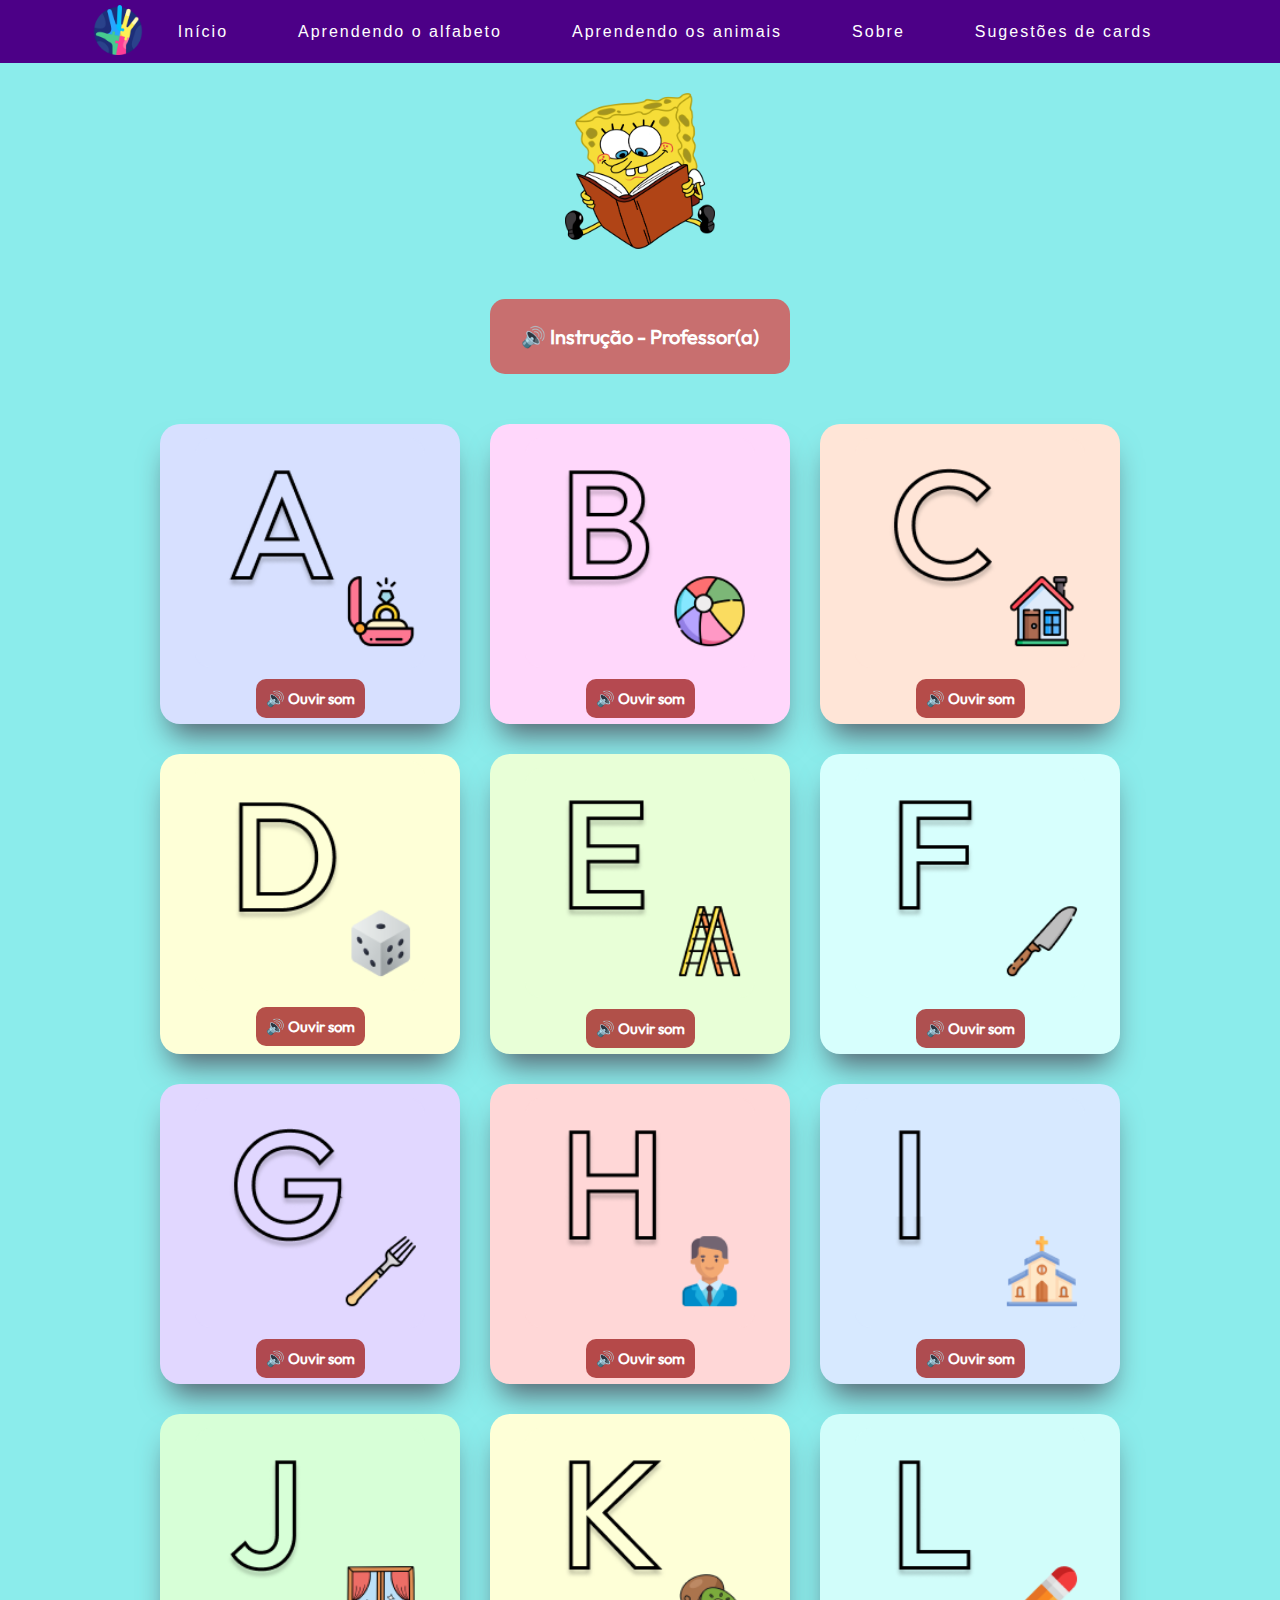
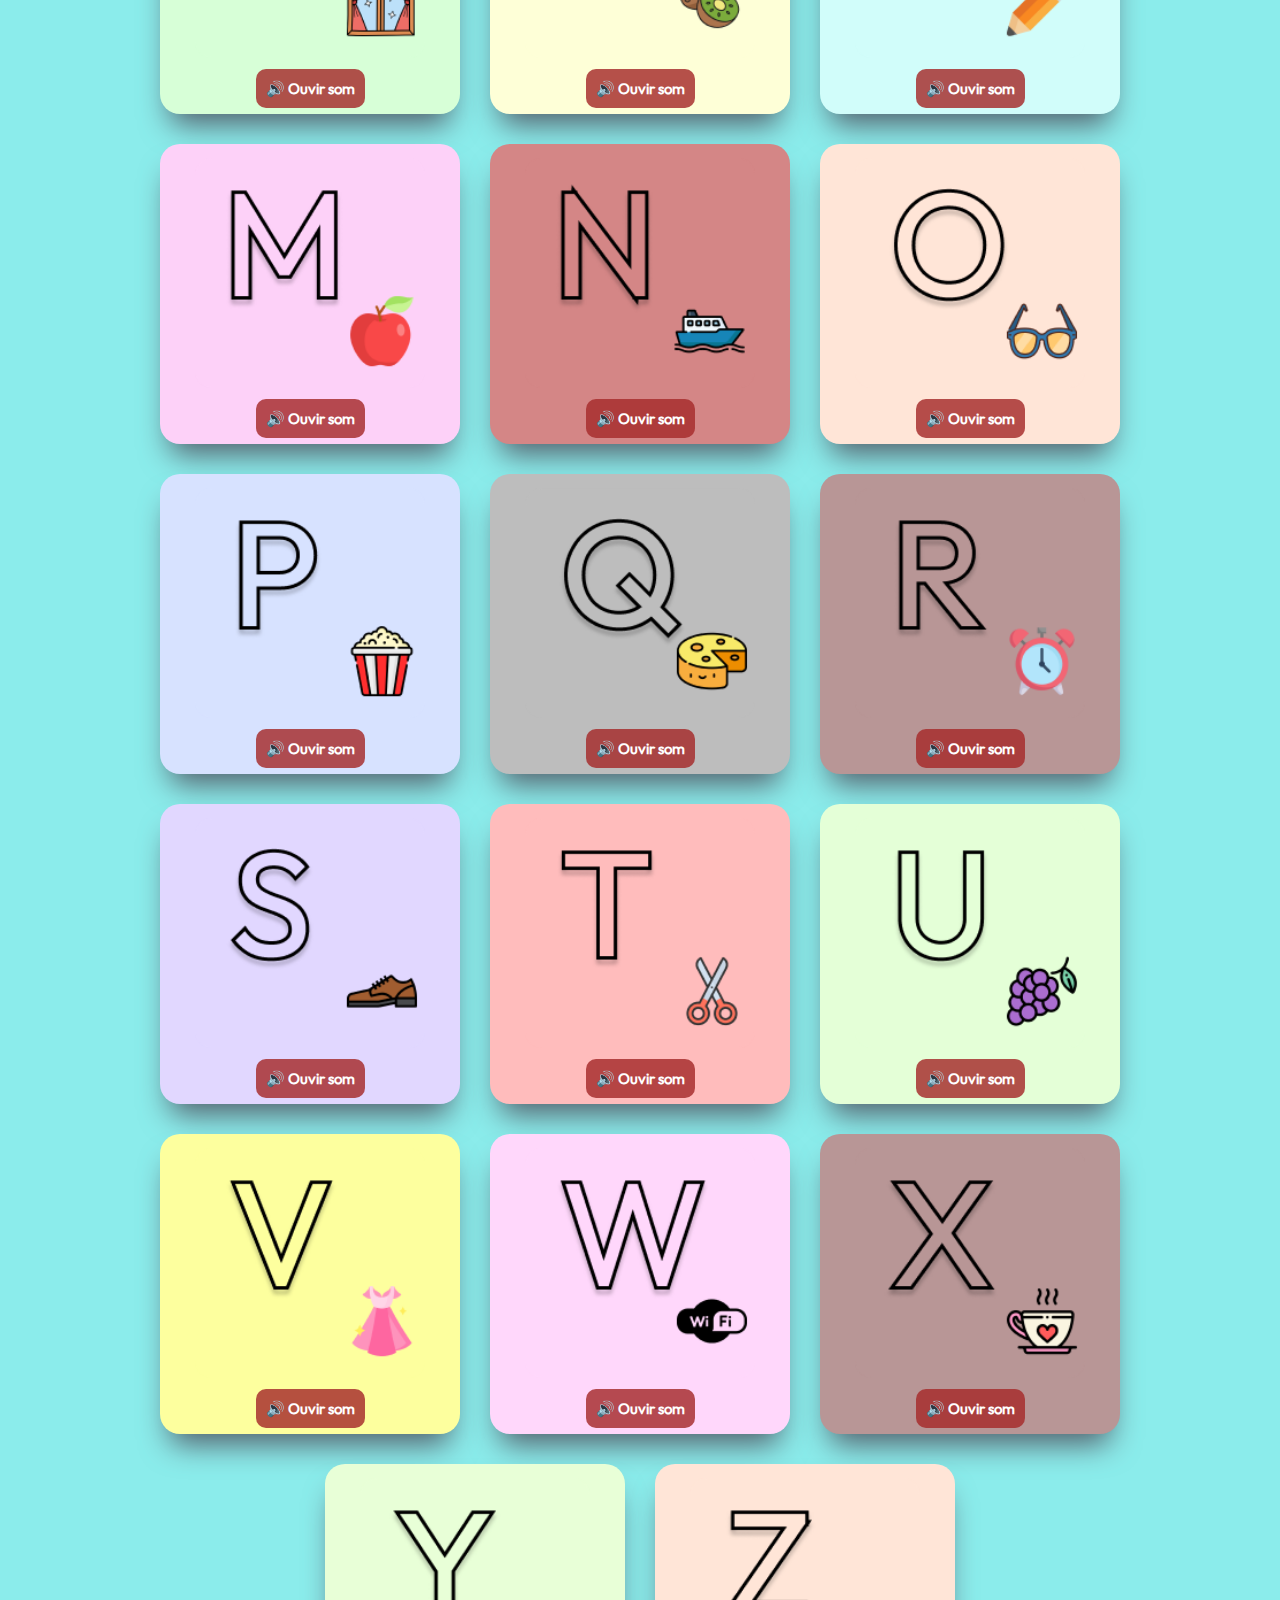
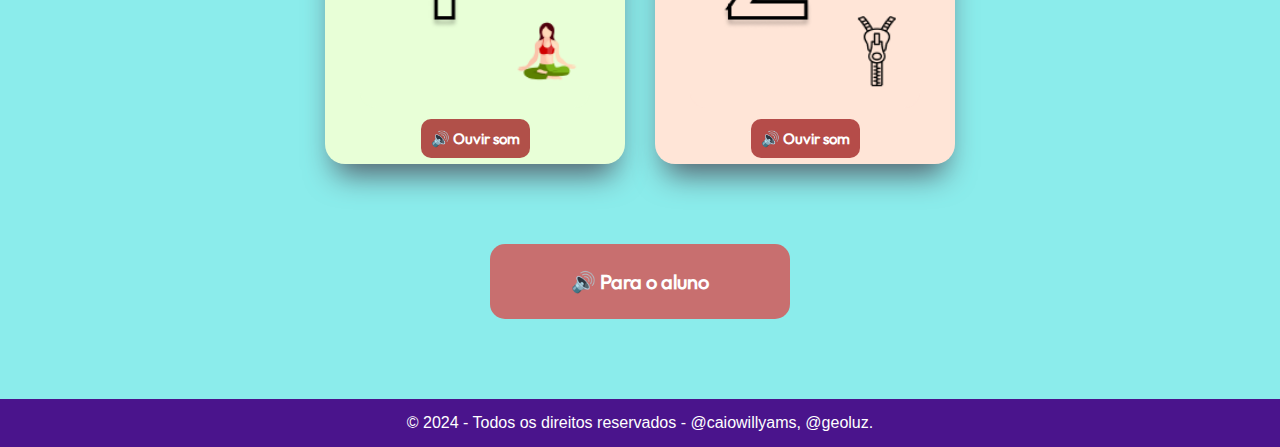
==== alfabeto.html @ 51d0039c "Add files via upload" ====
<!DOCTYPE html>
<html lang="pt-br">
<head>
    <meta charset="UTF-8">
    <meta name="viewport" content="width=device-width, initial-scale=1.0">
    <link rel="shortcut icon" href="img/favicon-16x16.png" type="image/x-icon">
    <title>Educatech - Alfabeto</title>
    <link rel="stylesheet" href="alfabeto.css">
</head>
<body>

    <header>
        <nav>
            <a href="index.html"><img src="img/imagemLogo.png" alt="Imagem da logo do projeto" class="logo"></a>
            <ul class="nav-list">
                <li><a href="index.html" class="externo">Início</a></li>
                <li><a href="alfabeto.html" class="externo">Aprendendo o alfabeto</a></li>
                <li><a href="cardsanimais.html" class="externo">Aprendendo os animais</a></li>
                <li><a href="sobre.html" class="externo">Sobre</a></li>
                <li><a href="sugestoes.html" class="externo">Sugestões de cards</a></li>
            </ul>
        </nav>
    </header>

    <img src="img/bobStudy.png" alt="Foto do Bob Esponja lendo um livro" class="imgIlustrativa">

    <div class="alinharProf">
        <button class="btn-prof" id="play-audio-btn">🔊 Instrução - Professor(a)</button>
    </div>
    <audio id="audioInst" src="soundsAlfabetoPage/InstruçãoProfessor.mp3"></audio>

    <div class="container">

        <div class="card card1">
            <img src="imgsLetras/a.png" alt="Imagem da letra A" class="imgCard">
            <button class="btn-card" id="play-audio-btn1">🔊 Ouvir som</button>
        </div>

        <audio id="audio1" src="soundsAlfabetoPage/A.mp3"></audio>

        <div class="card card2">
            <img src="imgsLetras/b.png" alt="Imagem da letra B" class="imgCard">
            <button class="btn-card" id="play-audio-btn2">🔊 Ouvir som</button>
        </div>

        <audio id="audio2" src="soundsAlfabetoPage/B.mp3"></audio>

        <div class="card card3">
            <img src="imgsLetras/c.png" alt="Imagem da letra C" class="imgCard">
            <button class="btn-card" id="play-audio-btn3">🔊 Ouvir som</button>
        </div>

        <audio id="audio3" src="soundsAlfabetoPage/C.mp3"></audio>

        <div class="card card4">
            <img src="imgsLetras/d.png" alt="Imagem da letra D" class="imgCard">
            <button class="btn-card" id="play-audio-btn4">🔊 Ouvir som</button>
        </div>

        <audio id="audio4" src="soundsAlfabetoPage/D.mp3"></audio>

        <div class="card card5">
            <img src="imgsLetras/e.png" alt="Imagem a letra E" class="imgCard">
            <button class="btn-card" id="play-audio-btn5">🔊 Ouvir som</button>
        </div>

        <audio id="audio5" src="soundsAlfabetoPage/E.mp3"></audio>

        <div class="card card6">
            <img src="imgsLetras/f.png" alt="Imagem da letra F" class="imgCard">
            <button class="btn-card" id="play-audio-btn6">🔊 Ouvir som</button>
        </div>

        <audio id="audio6" src="soundsAlfabetoPage/F.mp3"></audio>

        <div class="card card7">
            <img src="imgsLetras/g.png" alt="Imagem da letra G" class="imgCard">
            <button class="btn-card" id="play-audio-btn7">🔊 Ouvir som</button>
        </div>

        <audio id="audio7" src="soundsAlfabetoPage/G.mp3"></audio>

        <div class="card card8">
            <img src="imgsLetras/h.png" alt="Imagem da letra H" class="imgCard">
            <button class="btn-card" id="play-audio-btn8">🔊 Ouvir som</button>
        </div>

        <audio id="audio8" src="soundsAlfabetoPage/H.mp3"></audio>

        <div class="card card9">
            <img src="imgsLetras/i.png" alt="Imagem da letra I" class="imgCard">
            <button class="btn-card" id="play-audio-btn9">🔊 Ouvir som</button>
        </div>

        <audio id="audio9" src="soundsAlfabetoPage/I.mp3"></audio>

        <div class="card card10">
            <img src="imgsLetras/j.png" alt="Imagem da letra J" class="imgCard">
            <button class="btn-card" id="play-audio-btn10">🔊 Ouvir som</button>
        </div>

        <audio id="audio10" src="soundsAlfabetoPage/J.mp3"></audio>

            <div class="card card11">
                <img src="imgsLetras/k.png" alt="Imagem da letra K" class="imgCard">
                <button class="btn-card" id="play-audio-btn11">🔊 Ouvir som</button>
            </div>
    
        <audio id="audio11" src="soundsAlfabetoPage/K.mp3"></audio>

            <div class="card card12">
                <img src="imgsLetras/l.png" alt="Imagem da letra L" class="imgCard">
                <button class="btn-card" id="play-audio-btn12">🔊 Ouvir som</button>
            </div>
    
        <audio id="audio12" src="soundsAlfabetoPage/L.mp3"></audio>

            <div class="card card13">
                <img src="imgsLetras/m.png" alt="Imagem da letra M" class="imgCard">
                <button class="btn-card" id="play-audio-btn13">🔊 Ouvir som</button>
            </div>
    
        <audio id="audio13" src="soundsAlfabetoPage/M.mp3"></audio>

            <div class="card card14">
                <img src="imgsLetras/n.png" alt="Imagem da letra N" class="imgCard">
                <button class="btn-card" id="play-audio-btn14">🔊 Ouvir som</button>
            </div>
    
        <audio id="audio14" src="soundsAlfabetoPage/N.mp3"></audio>

            <div class="card card15">
                <img src="imgsLetras/o.png" alt="Imagem da letra O" class="imgCard">
                <button class="btn-card" id="play-audio-btn15">🔊 Ouvir som</button>
            </div>
    
        <audio id="audio15" src="soundsAlfabetoPage/O.mp3"></audio>

            <div class="card card16">
                <img src="imgsLetras/p.png" alt="Imagem da letra P" class="imgCard">
                <button class="btn-card" id="play-audio-btn16">🔊 Ouvir som</button>
            </div>
    
        <audio id="audio16" src="soundsAlfabetoPage/P.mp3"></audio>

            <div class="card card17">
                <img src="imgsLetras/q.png" alt="Imagem da letra Q" class="imgCard">
                <button class="btn-card" id="play-audio-btn17">🔊 Ouvir som</button>
            </div>
    
        <audio id="audio17" src="soundsAlfabetoPage/Q.mp3"></audio>

            <div class="card card18">
                <img src="imgsLetras/r.png" alt="Imagem da letra R" class="imgCard">
                <button class="btn-card" id="play-audio-btn18">🔊 Ouvir som</button>
            </div>
    
        <audio id="audio18" src="soundsAlfabetoPage/R.mp3"></audio>

            <div class="card card19">
                <img src="imgsLetras/s.png" alt="Imagem da letra S" class="imgCard">
                <button class="btn-card" id="play-audio-btn19">🔊 Ouvir som</button>
            </div>
    
        <audio id="audio19" src="soundsAlfabetoPage/S.mp3"></audio>

            <div class="card card20">
                <img src="imgsLetras/t.png" alt="Imagem da letra T" class="imgCard">
                <button class="btn-card" id="play-audio-btn20">🔊 Ouvir som</button>
            </div>
    
        <audio id="audio20" src="soundsAlfabetoPage/T.mp3"></audio>

            <div class="card card21">
                <img src="imgsLetras/u.png" alt="Imagem da letra U" class="imgCard">
                <button class="btn-card" id="play-audio-btn21">🔊 Ouvir som</button>
            </div>
    
        <audio id="audio21" src="soundsAlfabetoPage/U.mp3"></audio>

            <div class="card card22">
                <img src="imgsLetras/v.png" alt="Imagem da letra V" class="imgCard">
                <button class="btn-card" id="play-audio-btn22">🔊 Ouvir som</button>
            </div>
    
        <audio id="audio22" src="soundsAlfabetoPage/V.mp3"></audio>

            <div class="card card23">
                <img src="imgsLetras/w.png" alt="Imagem da letra W" class="imgCard">
                <button class="btn-card" id="play-audio-btn23">🔊 Ouvir som</button>
            </div>
    
        <audio id="audio23" src="soundsAlfabetoPage/W.mp3"></audio>

            <div class="card card24">
                <img src="imgsLetras/x.png" alt="Imagem da letra X" class="imgCard">
                <button class="btn-card" id="play-audio-btn24">🔊 Ouvir som</button>
            </div>
    
        <audio id="audio24" src="soundsAlfabetoPage/X.mp3"></audio>

            <div class="card card25">
                <img src="imgsLetras/y.png" alt="Imagem da letra Y" class="imgCard">
                <button class="btn-card" id="play-audio-btn25">🔊 Ouvir som</button>
            </div>
    
        <audio id="audio25" src="soundsAlfabetoPage/Y.mp3"></audio>

            <div class="card card26">
                <img src="imgsLetras/z.png" alt="Imagem da letra Z" class="imgCard">
                <button class="btn-card" id="play-audio-btn26">🔊 Ouvir som</button>
            </div>
    
        <audio id="audio26" src="soundsAlfabetoPage/Z.mp3"></audio>

        <div class="alinharAluno">
            <button class="btn-aluno" id="play-audio-btn27">🔊 Para o aluno</button>
        </div>
        <audio id="audioAgrad" src="soundsAlfabetoPage/paraAluno.mp3"></audio>

        </div>

    <footer>
        <div class="footer-content">
          <div class="footer-info">
            <p>© 2024 - Todos os direitos reservados - @caiowillyams, @geoluz.</p>
          </div>
        </div>
      </footer>

    <script src="cardsAlfabeto.js"></script>
</body>
</html>
---- alfabeto.css ----
@font-face {
    font-family: 'Outfit';
    src: url(fonts/Outfit-Regular.ttf);
}

* {
    margin: 0;
    padding: 0;
}

body {
    background-color: rgba(23, 218, 215, 0.501);
    font-family: Arial, sans-serif;
    display: flex;
    flex-wrap: wrap;
    justify-content: center;
}

.logo {
    width: 50px;
}

header {
    background-color: rgb(144, 0, 255);
    width: 100%;
}

a.externo {
    color: #fff;
    border-radius: 3px;
    text-decoration: none;
    transition: 0.4s;
    padding: 10px;
    margin: 5px;
}

a.externo:hover {
    background-color: #ff8000;
    box-shadow: rgba(50, 50, 93, 0.25) 0px 13px 27px -5px, rgba(0, 0, 0, 0.3) 0px 8px 16px -8px;
}

nav {
    display: flex;
    justify-content: center;
    align-items: center;
    background: #00000078;
    height: 7vh;
}

.nav-list {
    list-style: none;
    display: flex;
}

.nav-list li {
    letter-spacing: 2px;
    margin: 20px;
}

.imgIlustrativa {
    margin-top: 30px;
    width: 150px;
}

.alinharProf, .alinharAluno {
    display: flex;
    justify-content: center;
    align-items: center;
    margin: 50px 0;
    width: 100%;
}

.btn-prof, .btn-aluno {
    padding: 25px;
    width: 300px;
    font-family: Outfit, sans-serif;
    font-weight: 600;
    font-size: 20px;
    border: none;
    background-color: rgba(255, 0, 0, 0.529);
    color: #fff;
    border-radius: 15px;
}

main {
    width: 50%;
    margin-top: 50px;
    display: flex;
    flex-wrap: wrap;
}

.container {
    display: flex;
    flex-wrap: wrap;
    justify-content: center;
    gap: 30px;
}

/* Estilo comum para todos os cards */
.card {
    border-radius: 20px;
    display: flex;
    justify-content: center;
    align-items: center;
    flex-wrap: wrap;
    width: 300px;
    height: 300px;
    border: none;
    box-shadow: rgb(83, 94, 106) 0px 20px 30px -10px;
}

/* Estilos específicos para cada card com cores agrupadas */
.card1 { background-color: #D7E0FF; } /* 1 */
.card2, .card23 { background-color: #FFD7FB; } /* 2, 23 */
.card3, .card15, .card26 { background-color: #FFE5D7; } /* 3, 15, 26 */
.card4, .card11 { background-color: #FEFFD7; } /* 4, 11 */
.card5, .card25 { background-color: #E8FFD7; } /* 5, 25 */
.card6 { background-color: #D7FFFD; } /* 6 */
.card7, .card19 { background-color: #E1D7FF; } /* 7, 19 */
.card8 { background-color: #FFD7D7; } /* 8 */
.card9 { background-color: #D7E9FF; } /* 9 */
.card10 { background-color: #D7FFD7; } /* 10 */
.card12 { background-color: #D1FDFA; } /* 12 */
.card13 { background-color: #FDD1F8; } /* 13 */
.card14 { background-color: #D48686; } /* 14 */
.card16 { background-color: #D7E2FF; } /* 16 */
.card17 { background-color: #BDBDBD; } /* 17 */
.card18, .card24 { background-color: #B89696; } /* 18, 24 */
.card20 { background-color: #FFBCBC; } /* 20 */
.card21 { background-color: #E4FFD7; } /* 21 */
.card22 { background-color: #FDFF9E; } /* 22 */

.imgCard {
    width: 230px;
}

.btn-card {
    border: none;
    font-weight: 600;
    background-color: rgba(165, 42, 42, 0.822);
    color: #fff;
    padding: 10px;
    border-radius: 10px;
    font-size: 15px;
    font-family: Outfit, sans-serif;
    transition: .2s;
}

.btn-card:hover, .btn-prof:hover, .btn-aluno:hover {
    cursor: pointer;
    background-color: #ffa600;
}

footer {
    width: 100%;
    margin-top: 30px;
    background-color: #4a148c;
    color: white;
    padding: 15px;
    text-align: center;
}
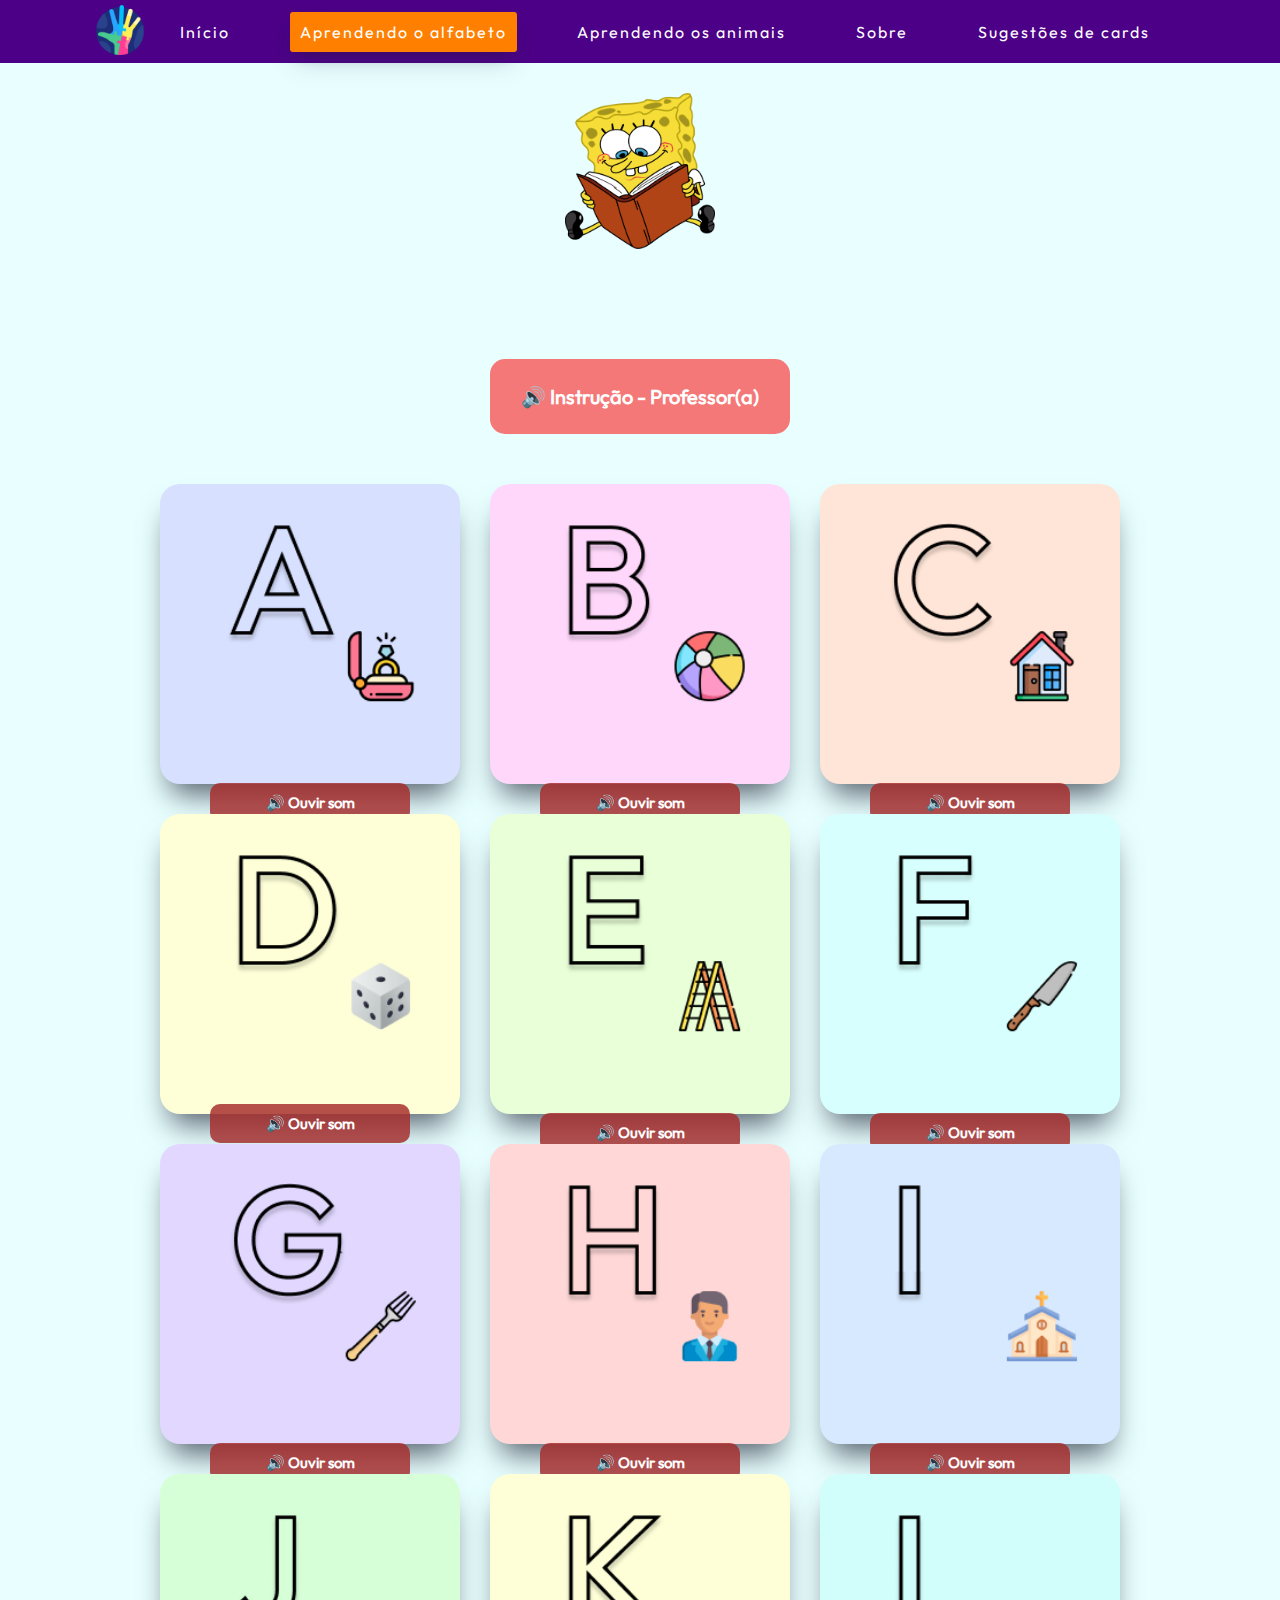
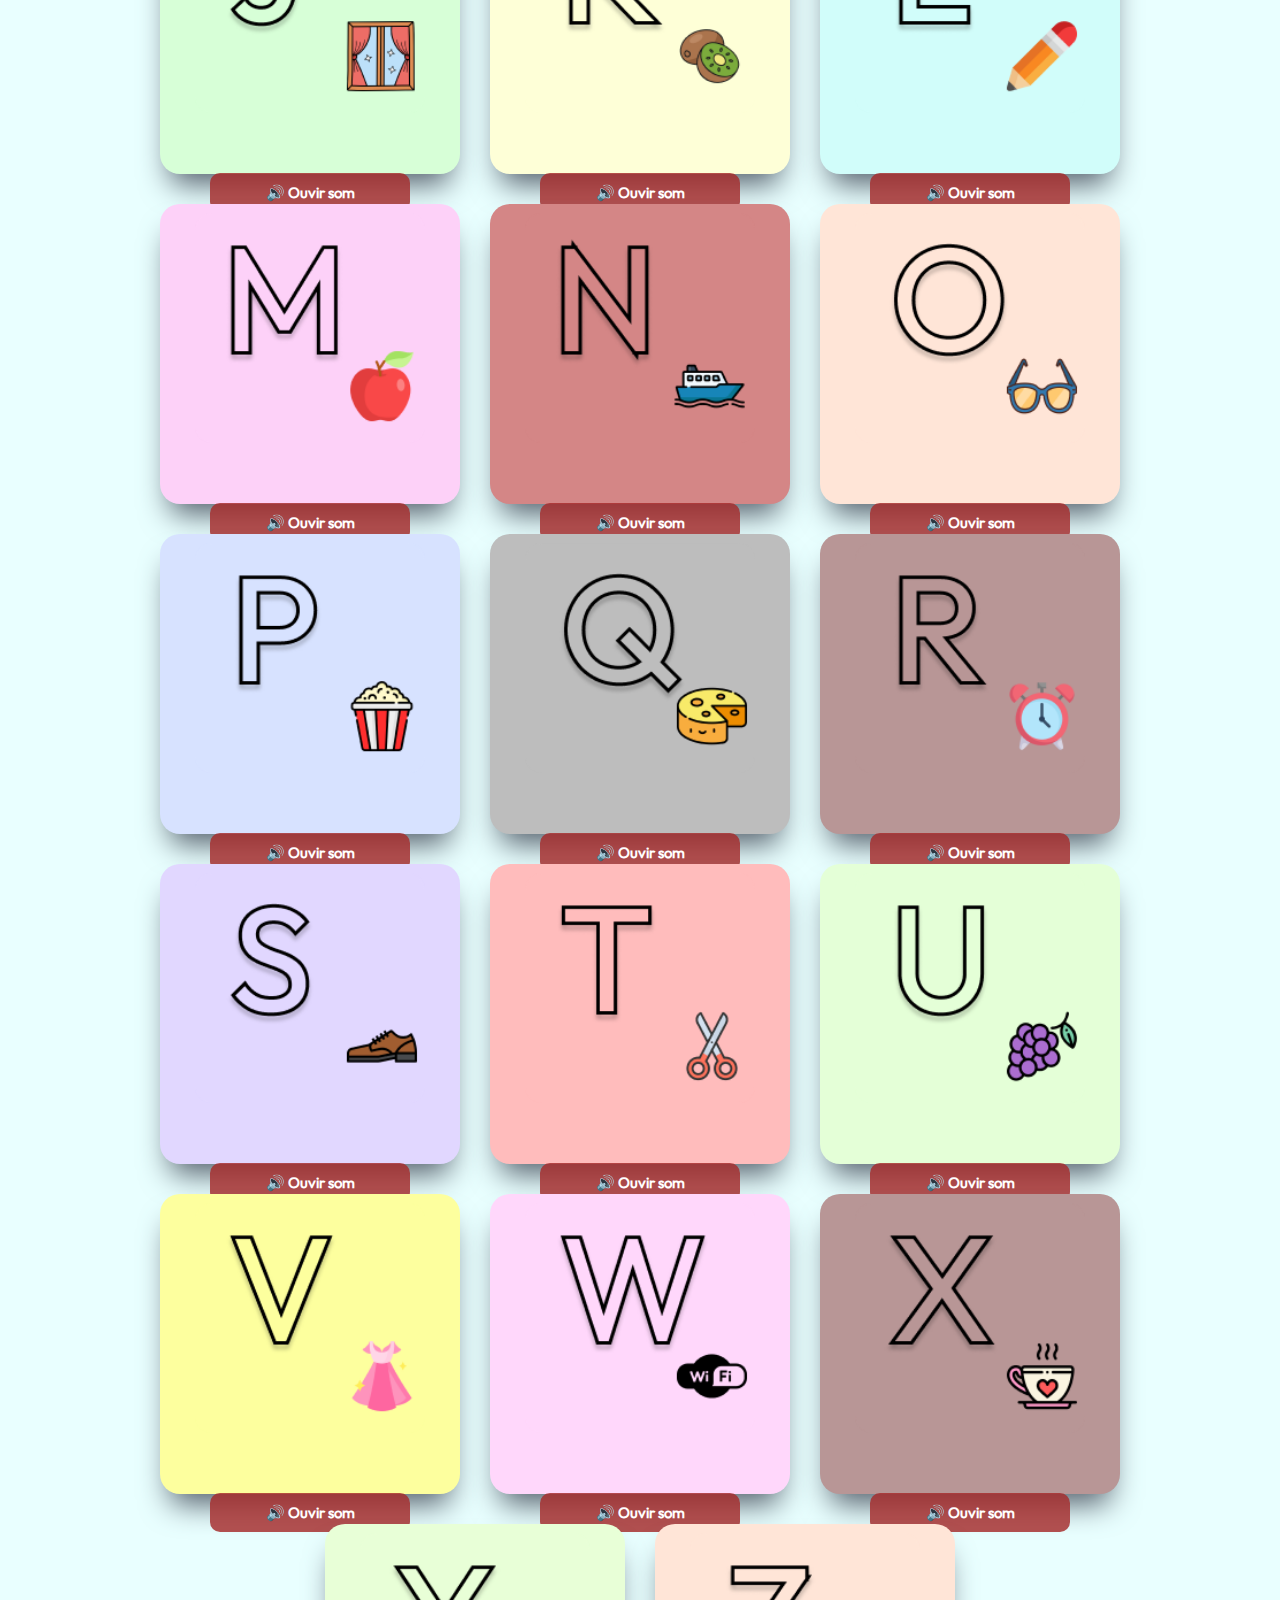
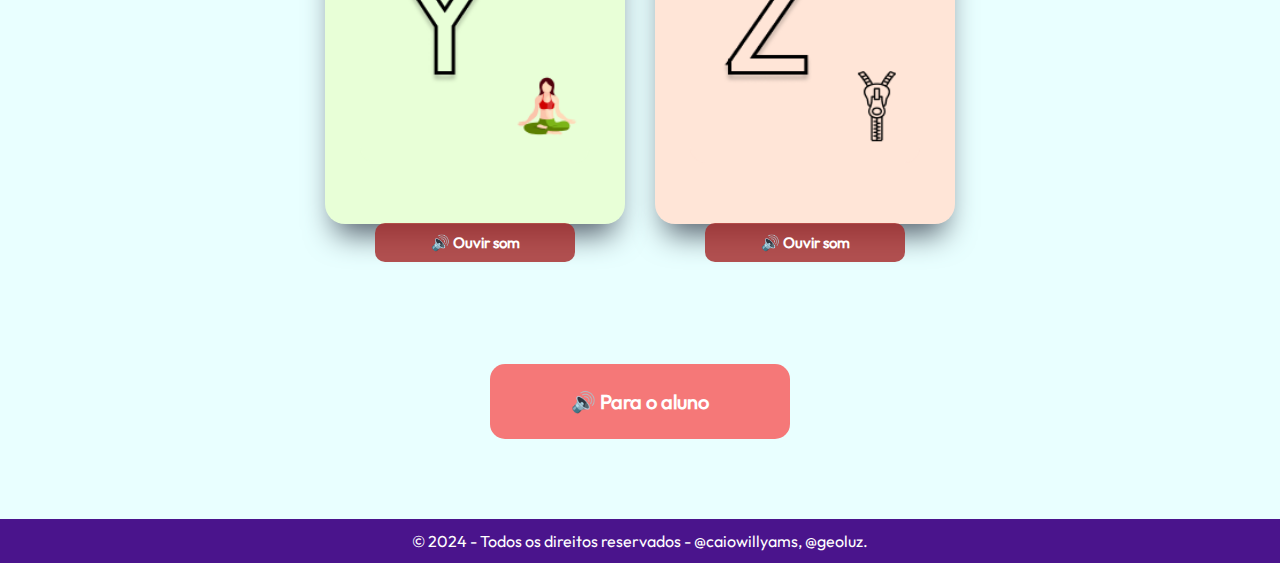
==== commit 0c411024: "Add active menu link" ====
--- a/alfabeto.html
+++ b/alfabeto.html
@@ -1,233 +1,258 @@
 <!DOCTYPE html>
 <html lang="pt-br">
-<head>
-    <meta charset="UTF-8">
-    <meta name="viewport" content="width=device-width, initial-scale=1.0">
-    <link rel="shortcut icon" href="img/favicon-16x16.png" type="image/x-icon">
+  <head>
+    <meta charset="UTF-8" />
+    <meta name="viewport" content="width=device-width, initial-scale=1.0" />
+    <link
+      rel="shortcut icon"
+      href="img/favicon-16x16.png"
+      type="image/x-icon"
+    />
     <title>Educatech - Alfabeto</title>
-    <link rel="stylesheet" href="alfabeto.css">
-</head>
-<body>
-
+    <link rel="stylesheet" href="alfabeto.css" />
+    <link rel="stylesheet" href="style.css" />
+  </head>
+  <body>
     <header>
-        <nav>
-            <a href="index.html"><img src="img/imagemLogo.png" alt="Imagem da logo do projeto" class="logo"></a>
-            <ul class="nav-list">
-                <li><a href="index.html" class="externo">Início</a></li>
-                <li><a href="alfabeto.html" class="externo">Aprendendo o alfabeto</a></li>
-                <li><a href="cardsanimais.html" class="externo">Aprendendo os animais</a></li>
-                <li><a href="sobre.html" class="externo">Sobre</a></li>
-                <li><a href="sugestoes.html" class="externo">Sugestões de cards</a></li>
-            </ul>
-        </nav>
+      <nav>
+        <a href="index.html"
+          ><img
+            src="img/imagemLogo.png"
+            alt="Imagem da logo do projeto"
+            class="logo"
+        /></a>
+        <ul class="nav-list">
+          <li><a href="index.html" class="externo">Início</a></li>
+          <li>
+            <a href="alfabeto.html" class="externo">Aprendendo o alfabeto</a>
+          </li>
+          <li>
+            <a href="cardsanimais.html" class="externo"
+              >Aprendendo os animais</a
+            >
+          </li>
+          <li><a href="sobre.html" class="externo">Sobre</a></li>
+          <li>
+            <a href="sugestoes.html" class="externo">Sugestões de cards</a>
+          </li>
+        </ul>
+      </nav>
     </header>
 
-    <img src="img/bobStudy.png" alt="Foto do Bob Esponja lendo um livro" class="imgIlustrativa">
+    <img
+      src="img/bobStudy.png"
+      alt="Foto do Bob Esponja lendo um livro"
+      class="imgIlustrativa"
+    />
 
     <div class="alinharProf">
-        <button class="btn-prof" id="play-audio-btn">🔊 Instrução - Professor(a)</button>
+      <button class="btn-prof" id="play-audio-btn">
+        🔊 Instrução - Professor(a)
+      </button>
     </div>
-    <audio id="audioInst" src="soundsAlfabetoPage/InstruçãoProfessor.mp3"></audio>
+    <audio
+      id="audioInst"
+      src="soundsAlfabetoPage/InstruçãoProfessor.mp3"
+    ></audio>
 
     <div class="container">
-
-        <div class="card card1">
-            <img src="imgsLetras/a.png" alt="Imagem da letra A" class="imgCard">
-            <button class="btn-card" id="play-audio-btn1">🔊 Ouvir som</button>
+      <div class="card card1">
+        <img src="imgsLetras/a.png" alt="Imagem da letra A" class="imgCard" />
+        <button class="btn-card" id="play-audio-btn1">🔊 Ouvir som</button>
+      </div>
+
+      <audio id="audio1" src="soundsAlfabetoPage/A.mp3"></audio>
+
+      <div class="card card2">
+        <img src="imgsLetras/b.png" alt="Imagem da letra B" class="imgCard" />
+        <button class="btn-card" id="play-audio-btn2">🔊 Ouvir som</button>
+      </div>
+
+      <audio id="audio2" src="soundsAlfabetoPage/B.mp3"></audio>
+
+      <div class="card card3">
+        <img src="imgsLetras/c.png" alt="Imagem da letra C" class="imgCard" />
+        <button class="btn-card" id="play-audio-btn3">🔊 Ouvir som</button>
+      </div>
+
+      <audio id="audio3" src="soundsAlfabetoPage/C.mp3"></audio>
+
+      <div class="card card4">
+        <img src="imgsLetras/d.png" alt="Imagem da letra D" class="imgCard" />
+        <button class="btn-card" id="play-audio-btn4">🔊 Ouvir som</button>
+      </div>
+
+      <audio id="audio4" src="soundsAlfabetoPage/D.mp3"></audio>
+
+      <div class="card card5">
+        <img src="imgsLetras/e.png" alt="Imagem a letra E" class="imgCard" />
+        <button class="btn-card" id="play-audio-btn5">🔊 Ouvir som</button>
+      </div>
+
+      <audio id="audio5" src="soundsAlfabetoPage/E.mp3"></audio>
+
+      <div class="card card6">
+        <img src="imgsLetras/f.png" alt="Imagem da letra F" class="imgCard" />
+        <button class="btn-card" id="play-audio-btn6">🔊 Ouvir som</button>
+      </div>
+
+      <audio id="audio6" src="soundsAlfabetoPage/F.mp3"></audio>
+
+      <div class="card card7">
+        <img src="imgsLetras/g.png" alt="Imagem da letra G" class="imgCard" />
+        <button class="btn-card" id="play-audio-btn7">🔊 Ouvir som</button>
+      </div>
+
+      <audio id="audio7" src="soundsAlfabetoPage/G.mp3"></audio>
+
+      <div class="card card8">
+        <img src="imgsLetras/h.png" alt="Imagem da letra H" class="imgCard" />
+        <button class="btn-card" id="play-audio-btn8">🔊 Ouvir som</button>
+      </div>
+
+      <audio id="audio8" src="soundsAlfabetoPage/H.mp3"></audio>
+
+      <div class="card card9">
+        <img src="imgsLetras/i.png" alt="Imagem da letra I" class="imgCard" />
+        <button class="btn-card" id="play-audio-btn9">🔊 Ouvir som</button>
+      </div>
+
+      <audio id="audio9" src="soundsAlfabetoPage/I.mp3"></audio>
+
+      <div class="card card10">
+        <img src="imgsLetras/j.png" alt="Imagem da letra J" class="imgCard" />
+        <button class="btn-card" id="play-audio-btn10">🔊 Ouvir som</button>
+      </div>
+
+      <audio id="audio10" src="soundsAlfabetoPage/J.mp3"></audio>
+
+      <div class="card card11">
+        <img src="imgsLetras/k.png" alt="Imagem da letra K" class="imgCard" />
+        <button class="btn-card" id="play-audio-btn11">🔊 Ouvir som</button>
+      </div>
+
+      <audio id="audio11" src="soundsAlfabetoPage/K.mp3"></audio>
+
+      <div class="card card12">
+        <img src="imgsLetras/l.png" alt="Imagem da letra L" class="imgCard" />
+        <button class="btn-card" id="play-audio-btn12">🔊 Ouvir som</button>
+      </div>
+
+      <audio id="audio12" src="soundsAlfabetoPage/L.mp3"></audio>
+
+      <div class="card card13">
+        <img src="imgsLetras/m.png" alt="Imagem da letra M" class="imgCard" />
+        <button class="btn-card" id="play-audio-btn13">🔊 Ouvir som</button>
+      </div>
+
+      <audio id="audio13" src="soundsAlfabetoPage/M.mp3"></audio>
+
+      <div class="card card14">
+        <img src="imgsLetras/n.png" alt="Imagem da letra N" class="imgCard" />
+        <button class="btn-card" id="play-audio-btn14">🔊 Ouvir som</button>
+      </div>
+
+      <audio id="audio14" src="soundsAlfabetoPage/N.mp3"></audio>
+
+      <div class="card card15">
+        <img src="imgsLetras/o.png" alt="Imagem da letra O" class="imgCard" />
+        <button class="btn-card" id="play-audio-btn15">🔊 Ouvir som</button>
+      </div>
+
+      <audio id="audio15" src="soundsAlfabetoPage/O.mp3"></audio>
+
+      <div class="card card16">
+        <img src="imgsLetras/p.png" alt="Imagem da letra P" class="imgCard" />
+        <button class="btn-card" id="play-audio-btn16">🔊 Ouvir som</button>
+      </div>
+
+      <audio id="audio16" src="soundsAlfabetoPage/P.mp3"></audio>
+
+      <div class="card card17">
+        <img src="imgsLetras/q.png" alt="Imagem da letra Q" class="imgCard" />
+        <button class="btn-card" id="play-audio-btn17">🔊 Ouvir som</button>
+      </div>
+
+      <audio id="audio17" src="soundsAlfabetoPage/Q.mp3"></audio>
+
+      <div class="card card18">
+        <img src="imgsLetras/r.png" alt="Imagem da letra R" class="imgCard" />
+        <button class="btn-card" id="play-audio-btn18">🔊 Ouvir som</button>
+      </div>
+
+      <audio id="audio18" src="soundsAlfabetoPage/R.mp3"></audio>
+
+      <div class="card card19">
+        <img src="imgsLetras/s.png" alt="Imagem da letra S" class="imgCard" />
+        <button class="btn-card" id="play-audio-btn19">🔊 Ouvir som</button>
+      </div>
+
+      <audio id="audio19" src="soundsAlfabetoPage/S.mp3"></audio>
+
+      <div class="card card20">
+        <img src="imgsLetras/t.png" alt="Imagem da letra T" class="imgCard" />
+        <button class="btn-card" id="play-audio-btn20">🔊 Ouvir som</button>
+      </div>
+
+      <audio id="audio20" src="soundsAlfabetoPage/T.mp3"></audio>
+
+      <div class="card card21">
+        <img src="imgsLetras/u.png" alt="Imagem da letra U" class="imgCard" />
+        <button class="btn-card" id="play-audio-btn21">🔊 Ouvir som</button>
+      </div>
+
+      <audio id="audio21" src="soundsAlfabetoPage/U.mp3"></audio>
+
+      <div class="card card22">
+        <img src="imgsLetras/v.png" alt="Imagem da letra V" class="imgCard" />
+        <button class="btn-card" id="play-audio-btn22">🔊 Ouvir som</button>
+      </div>
+
+      <audio id="audio22" src="soundsAlfabetoPage/V.mp3"></audio>
+
+      <div class="card card23">
+        <img src="imgsLetras/w.png" alt="Imagem da letra W" class="imgCard" />
+        <button class="btn-card" id="play-audio-btn23">🔊 Ouvir som</button>
+      </div>
+
+      <audio id="audio23" src="soundsAlfabetoPage/W.mp3"></audio>
+
+      <div class="card card24">
+        <img src="imgsLetras/x.png" alt="Imagem da letra X" class="imgCard" />
+        <button class="btn-card" id="play-audio-btn24">🔊 Ouvir som</button>
+      </div>
+
+      <audio id="audio24" src="soundsAlfabetoPage/X.mp3"></audio>
+
+      <div class="card card25">
+        <img src="imgsLetras/y.png" alt="Imagem da letra Y" class="imgCard" />
+        <button class="btn-card" id="play-audio-btn25">🔊 Ouvir som</button>
+      </div>
+
+      <audio id="audio25" src="soundsAlfabetoPage/Y.mp3"></audio>
+
+      <div class="card card26">
+        <img src="imgsLetras/z.png" alt="Imagem da letra Z" class="imgCard" />
+        <button class="btn-card" id="play-audio-btn26">🔊 Ouvir som</button>
+      </div>
+
+      <audio id="audio26" src="soundsAlfabetoPage/Z.mp3"></audio>
+
+      <div class="alinharAluno">
+        <button class="btn-aluno" id="play-audio-btn27">🔊 Para o aluno</button>
+      </div>
+      <audio id="audioAgrad" src="soundsAlfabetoPage/paraAluno.mp3"></audio>
+    </div>
+
+    <footer>
+      <div class="footer-content">
+        <div class="footer-info">
+          <p>© 2024 - Todos os direitos reservados - @caiowillyams, @geoluz.</p>
         </div>
-
-        <audio id="audio1" src="soundsAlfabetoPage/A.mp3"></audio>
-
-        <div class="card card2">
-            <img src="imgsLetras/b.png" alt="Imagem da letra B" class="imgCard">
-            <button class="btn-card" id="play-audio-btn2">🔊 Ouvir som</button>
-        </div>
-
-        <audio id="audio2" src="soundsAlfabetoPage/B.mp3"></audio>
-
-        <div class="card card3">
-            <img src="imgsLetras/c.png" alt="Imagem da letra C" class="imgCard">
-            <button class="btn-card" id="play-audio-btn3">🔊 Ouvir som</button>
-        </div>
-
-        <audio id="audio3" src="soundsAlfabetoPage/C.mp3"></audio>
-
-        <div class="card card4">
-            <img src="imgsLetras/d.png" alt="Imagem da letra D" class="imgCard">
-            <button class="btn-card" id="play-audio-btn4">🔊 Ouvir som</button>
-        </div>
-
-        <audio id="audio4" src="soundsAlfabetoPage/D.mp3"></audio>
-
-        <div class="card card5">
-            <img src="imgsLetras/e.png" alt="Imagem a letra E" class="imgCard">
-            <button class="btn-card" id="play-audio-btn5">🔊 Ouvir som</button>
-        </div>
-
-        <audio id="audio5" src="soundsAlfabetoPage/E.mp3"></audio>
-
-        <div class="card card6">
-            <img src="imgsLetras/f.png" alt="Imagem da letra F" class="imgCard">
-            <button class="btn-card" id="play-audio-btn6">🔊 Ouvir som</button>
-        </div>
-
-        <audio id="audio6" src="soundsAlfabetoPage/F.mp3"></audio>
-
-        <div class="card card7">
-            <img src="imgsLetras/g.png" alt="Imagem da letra G" class="imgCard">
-            <button class="btn-card" id="play-audio-btn7">🔊 Ouvir som</button>
-        </div>
-
-        <audio id="audio7" src="soundsAlfabetoPage/G.mp3"></audio>
-
-        <div class="card card8">
-            <img src="imgsLetras/h.png" alt="Imagem da letra H" class="imgCard">
-            <button class="btn-card" id="play-audio-btn8">🔊 Ouvir som</button>
-        </div>
-
-        <audio id="audio8" src="soundsAlfabetoPage/H.mp3"></audio>
-
-        <div class="card card9">
-            <img src="imgsLetras/i.png" alt="Imagem da letra I" class="imgCard">
-            <button class="btn-card" id="play-audio-btn9">🔊 Ouvir som</button>
-        </div>
-
-        <audio id="audio9" src="soundsAlfabetoPage/I.mp3"></audio>
-
-        <div class="card card10">
-            <img src="imgsLetras/j.png" alt="Imagem da letra J" class="imgCard">
-            <button class="btn-card" id="play-audio-btn10">🔊 Ouvir som</button>
-        </div>
-
-        <audio id="audio10" src="soundsAlfabetoPage/J.mp3"></audio>
-
-            <div class="card card11">
-                <img src="imgsLetras/k.png" alt="Imagem da letra K" class="imgCard">
-                <button class="btn-card" id="play-audio-btn11">🔊 Ouvir som</button>
-            </div>
-    
-        <audio id="audio11" src="soundsAlfabetoPage/K.mp3"></audio>
-
-            <div class="card card12">
-                <img src="imgsLetras/l.png" alt="Imagem da letra L" class="imgCard">
-                <button class="btn-card" id="play-audio-btn12">🔊 Ouvir som</button>
-            </div>
-    
-        <audio id="audio12" src="soundsAlfabetoPage/L.mp3"></audio>
-
-            <div class="card card13">
-                <img src="imgsLetras/m.png" alt="Imagem da letra M" class="imgCard">
-                <button class="btn-card" id="play-audio-btn13">🔊 Ouvir som</button>
-            </div>
-    
-        <audio id="audio13" src="soundsAlfabetoPage/M.mp3"></audio>
-
-            <div class="card card14">
-                <img src="imgsLetras/n.png" alt="Imagem da letra N" class="imgCard">
-                <button class="btn-card" id="play-audio-btn14">🔊 Ouvir som</button>
-            </div>
-    
-        <audio id="audio14" src="soundsAlfabetoPage/N.mp3"></audio>
-
-            <div class="card card15">
-                <img src="imgsLetras/o.png" alt="Imagem da letra O" class="imgCard">
-                <button class="btn-card" id="play-audio-btn15">🔊 Ouvir som</button>
-            </div>
-    
-        <audio id="audio15" src="soundsAlfabetoPage/O.mp3"></audio>
-
-            <div class="card card16">
-                <img src="imgsLetras/p.png" alt="Imagem da letra P" class="imgCard">
-                <button class="btn-card" id="play-audio-btn16">🔊 Ouvir som</button>
-            </div>
-    
-        <audio id="audio16" src="soundsAlfabetoPage/P.mp3"></audio>
-
-            <div class="card card17">
-                <img src="imgsLetras/q.png" alt="Imagem da letra Q" class="imgCard">
-                <button class="btn-card" id="play-audio-btn17">🔊 Ouvir som</button>
-            </div>
-    
-        <audio id="audio17" src="soundsAlfabetoPage/Q.mp3"></audio>
-
-            <div class="card card18">
-                <img src="imgsLetras/r.png" alt="Imagem da letra R" class="imgCard">
-                <button class="btn-card" id="play-audio-btn18">🔊 Ouvir som</button>
-            </div>
-    
-        <audio id="audio18" src="soundsAlfabetoPage/R.mp3"></audio>
-
-            <div class="card card19">
-                <img src="imgsLetras/s.png" alt="Imagem da letra S" class="imgCard">
-                <button class="btn-card" id="play-audio-btn19">🔊 Ouvir som</button>
-            </div>
-    
-        <audio id="audio19" src="soundsAlfabetoPage/S.mp3"></audio>
-
-            <div class="card card20">
-                <img src="imgsLetras/t.png" alt="Imagem da letra T" class="imgCard">
-                <button class="btn-card" id="play-audio-btn20">🔊 Ouvir som</button>
-            </div>
-    
-        <audio id="audio20" src="soundsAlfabetoPage/T.mp3"></audio>
-
-            <div class="card card21">
-                <img src="imgsLetras/u.png" alt="Imagem da letra U" class="imgCard">
-                <button class="btn-card" id="play-audio-btn21">🔊 Ouvir som</button>
-            </div>
-    
-        <audio id="audio21" src="soundsAlfabetoPage/U.mp3"></audio>
-
-            <div class="card card22">
-                <img src="imgsLetras/v.png" alt="Imagem da letra V" class="imgCard">
-                <button class="btn-card" id="play-audio-btn22">🔊 Ouvir som</button>
-            </div>
-    
-        <audio id="audio22" src="soundsAlfabetoPage/V.mp3"></audio>
-
-            <div class="card card23">
-                <img src="imgsLetras/w.png" alt="Imagem da letra W" class="imgCard">
-                <button class="btn-card" id="play-audio-btn23">🔊 Ouvir som</button>
-            </div>
-    
-        <audio id="audio23" src="soundsAlfabetoPage/W.mp3"></audio>
-
-            <div class="card card24">
-                <img src="imgsLetras/x.png" alt="Imagem da letra X" class="imgCard">
-                <button class="btn-card" id="play-audio-btn24">🔊 Ouvir som</button>
-            </div>
-    
-        <audio id="audio24" src="soundsAlfabetoPage/X.mp3"></audio>
-
-            <div class="card card25">
-                <img src="imgsLetras/y.png" alt="Imagem da letra Y" class="imgCard">
-                <button class="btn-card" id="play-audio-btn25">🔊 Ouvir som</button>
-            </div>
-    
-        <audio id="audio25" src="soundsAlfabetoPage/Y.mp3"></audio>
-
-            <div class="card card26">
-                <img src="imgsLetras/z.png" alt="Imagem da letra Z" class="imgCard">
-                <button class="btn-card" id="play-audio-btn26">🔊 Ouvir som</button>
-            </div>
-    
-        <audio id="audio26" src="soundsAlfabetoPage/Z.mp3"></audio>
-
-        <div class="alinharAluno">
-            <button class="btn-aluno" id="play-audio-btn27">🔊 Para o aluno</button>
-        </div>
-        <audio id="audioAgrad" src="soundsAlfabetoPage/paraAluno.mp3"></audio>
-
-        </div>
-
-    <footer>
-        <div class="footer-content">
-          <div class="footer-info">
-            <p>© 2024 - Todos os direitos reservados - @caiowillyams, @geoluz.</p>
-          </div>
-        </div>
-      </footer>
+      </div>
+    </footer>
 
     <script src="cardsAlfabeto.js"></script>
-</body>
-</html>+    <script src="menu.js"></script>
+  </body>
+</html>
--- a/style.css
+++ b/style.css
@@ -0,0 +1,136 @@
+@font-face {
+  font-family: "Outfit";
+  src: url(fonts/Outfit-Regular.ttf);
+}
+
+* {
+  margin: 0;
+  padding: 0;
+}
+
+body,
+html {
+  background-color: rgb(233, 255, 255);
+  font-family: Outfit, sans-serif;
+  height: 100vh;
+}
+
+.logo {
+  width: 50px;
+}
+
+header {
+  background-color: rgb(144, 0, 255);
+}
+
+a.externo {
+  color: #fff;
+  border-radius: 3px;
+  text-decoration: none;
+  transition: 0.4s;
+  padding: 10px;
+  margin: 5px 5px;
+}
+
+a.externo:hover,
+a.active {
+  background-color: #ff8000;
+  box-shadow: rgba(50, 50, 93, 0.25) 0px 13px 27px -5px,
+    rgba(0, 0, 0, 0.3) 0px 8px 16px -8px;
+}
+
+nav {
+  display: flex;
+  justify-content: center;
+  align-items: center;
+  background: #00000078;
+  height: 7vh;
+}
+
+.nav-list {
+  list-style: none;
+  display: flex;
+}
+
+.nav-list li {
+  letter-spacing: 2px;
+  margin: 20px;
+}
+
+#container {
+  margin-top: 50px;
+  margin-right: 60px;
+  display: flex;
+  justify-content: space-around;
+}
+
+section {
+  display: flex;
+  flex-direction: column;
+  background-color: #fef056aa;
+  padding: 30px;
+  border-radius: 10px;
+  width: 300px;
+  box-shadow: rgb(74, 88, 102) 0px 20px 30px -10px;
+}
+
+h1 {
+  margin-top: -20px;
+  padding: 30px;
+  text-align: center;
+}
+
+hr {
+  border: 1px solid black;
+}
+
+.fotoMenino {
+  margin-top: 30px;
+  text-align: center;
+}
+
+.fotoCard {
+  width: 120px;
+  height: 120px;
+}
+
+h2 {
+  margin-top: 35px;
+  font-weight: 200;
+  font-size: 20px;
+  margin-left: 15px;
+}
+
+.btn {
+  text-align: center;
+}
+
+button {
+  margin-top: 60px;
+  width: 200px;
+  padding: 15px;
+  background-color: #4c0087;
+  border: none;
+  border-radius: 10px;
+  font-weight: 600;
+  font-size: 1em;
+  transition: 0.3s;
+}
+
+button:hover {
+  cursor: pointer;
+  width: 230px;
+}
+
+a {
+  text-decoration: none;
+  color: #fff;
+}
+
+footer {
+  margin-top: 30px;
+  background-color: #4a148c;
+  color: white;
+  padding: 12px;
+  text-align: center;
+}
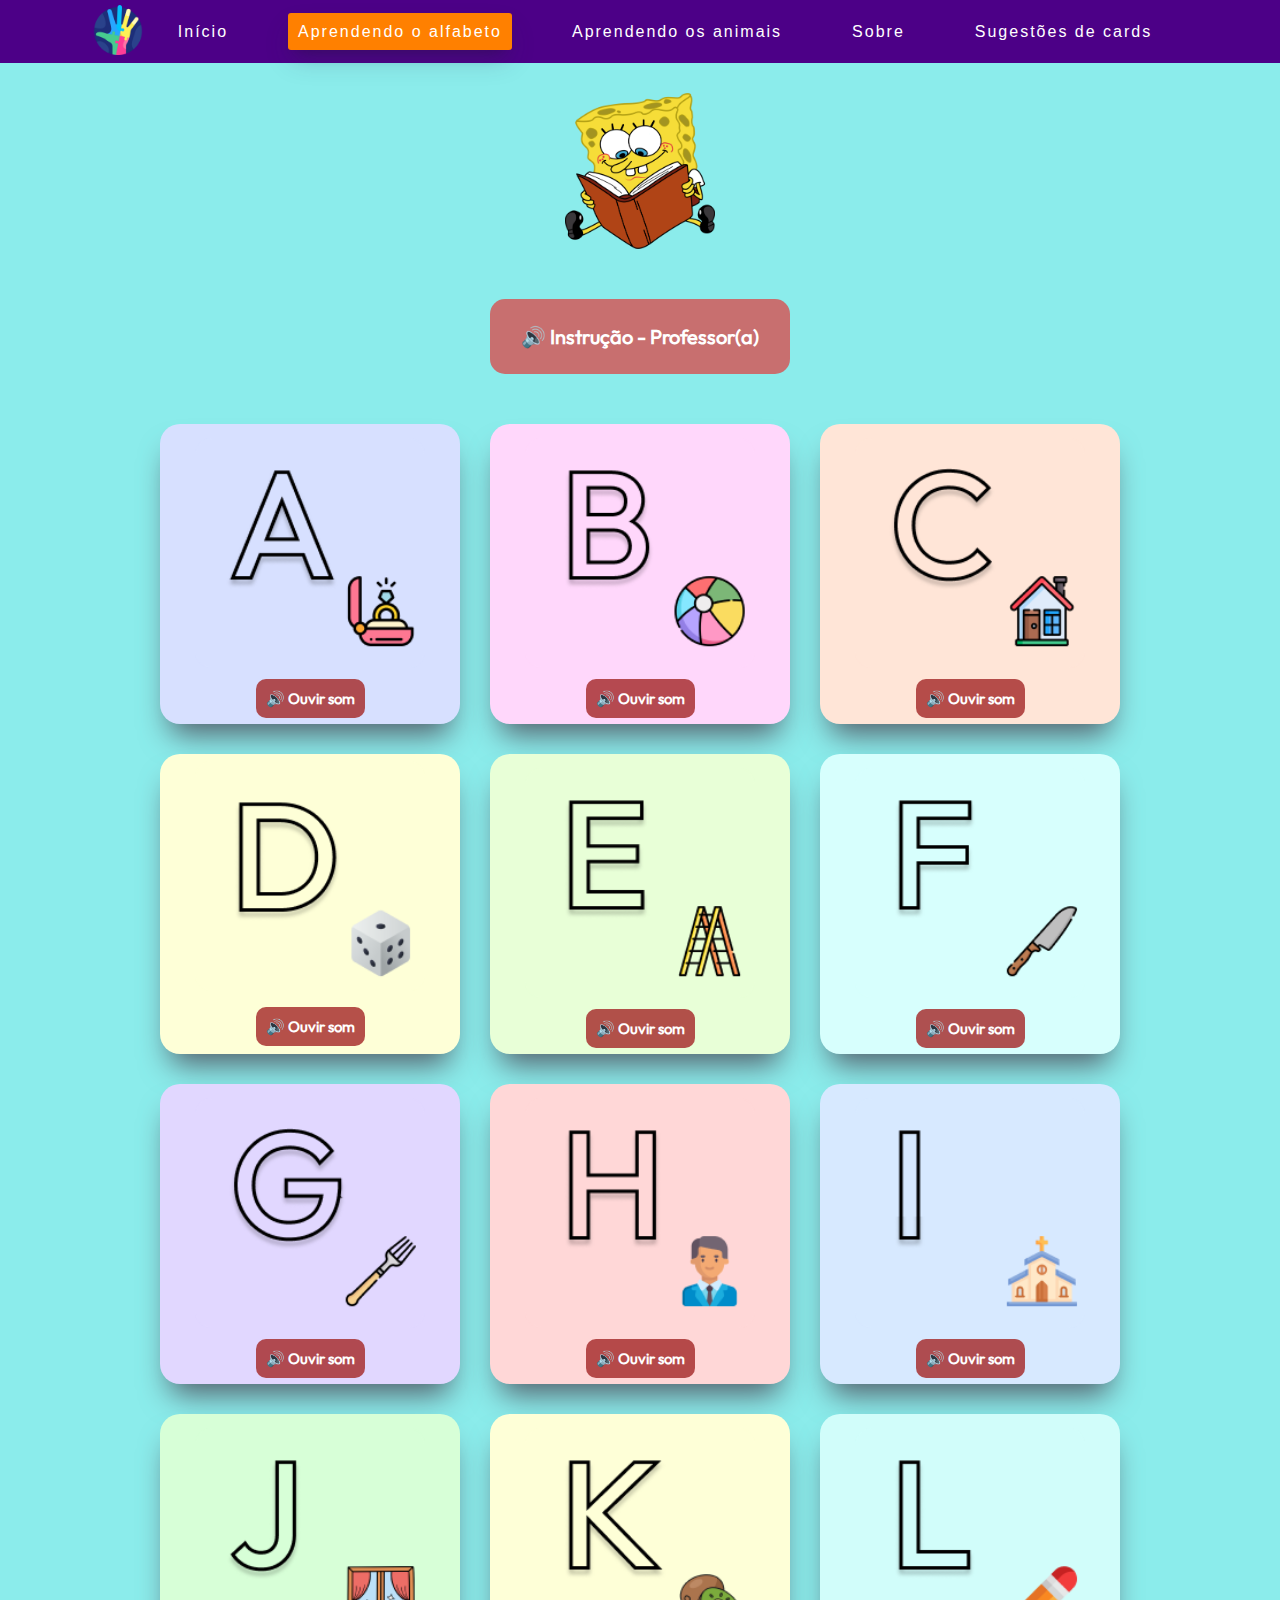
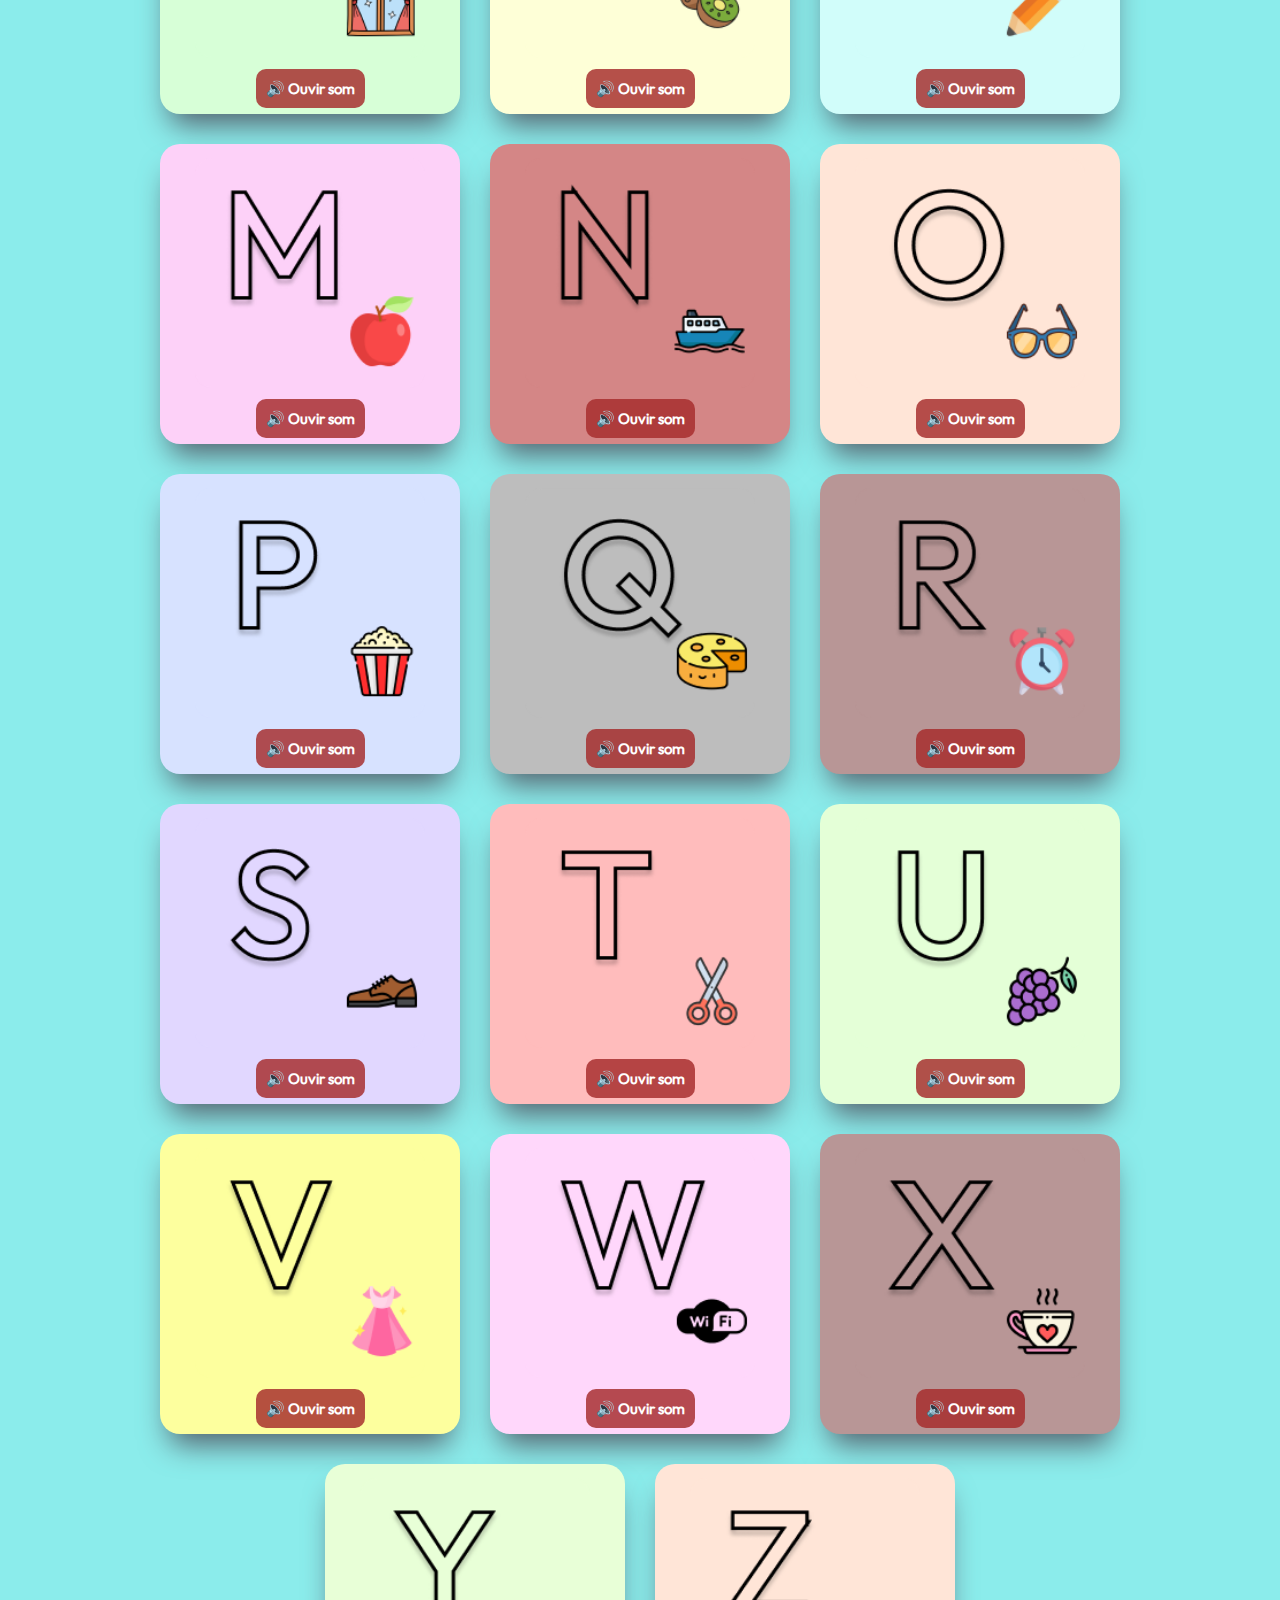
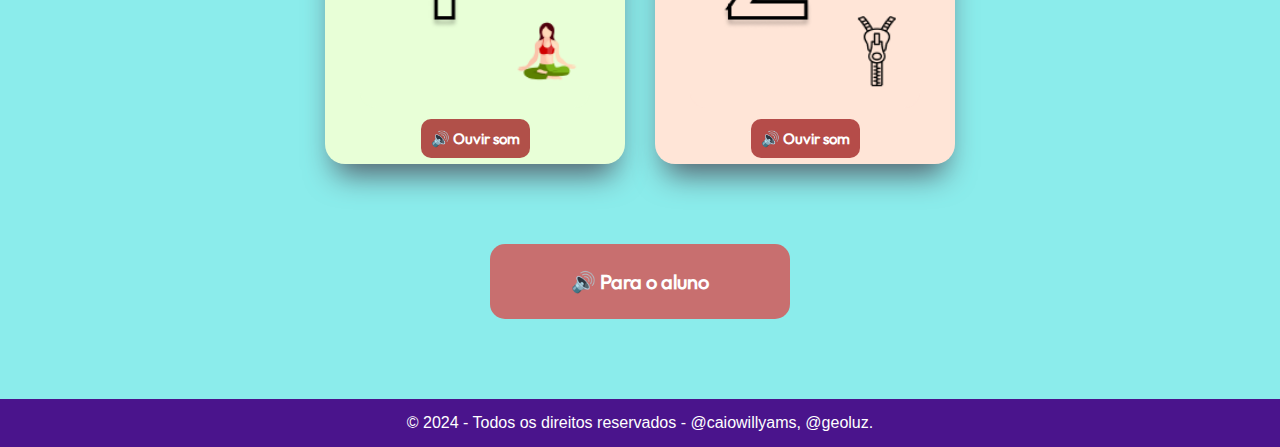
==== commit 93e7d807: "Fix style" ====
--- a/alfabeto.html
+++ b/alfabeto.html
@@ -10,7 +10,6 @@
     />
     <title>Educatech - Alfabeto</title>
     <link rel="stylesheet" href="alfabeto.css" />
-    <link rel="stylesheet" href="style.css" />
   </head>
   <body>
     <header>
--- a/alfabeto.css
+++ b/alfabeto.css
@@ -1,161 +1,218 @@
 @font-face {
-    font-family: 'Outfit';
-    src: url(fonts/Outfit-Regular.ttf);
+  font-family: "Outfit";
+  src: url(fonts/Outfit-Regular.ttf);
 }
 
 * {
-    margin: 0;
-    padding: 0;
+  margin: 0;
+  padding: 0;
 }
 
 body {
-    background-color: rgba(23, 218, 215, 0.501);
-    font-family: Arial, sans-serif;
-    display: flex;
-    flex-wrap: wrap;
-    justify-content: center;
+  background-color: rgba(23, 218, 215, 0.501);
+  font-family: Arial, sans-serif;
+  display: flex;
+  flex-wrap: wrap;
+  justify-content: center;
+}
+
+.nav-list a.externo:hover,
+.nav-list .active {
+  background-color: #ff8000;
+  box-shadow: rgba(50, 50, 93, 0.25) 0px 13px 27px -5px,
+    rgba(0, 0, 0, 0.3) 0px 8px 16px -8px;
 }
 
 .logo {
-    width: 50px;
+  width: 50px;
 }
 
 header {
-    background-color: rgb(144, 0, 255);
-    width: 100%;
+  background-color: rgb(144, 0, 255);
+  width: 100%;
 }
 
 a.externo {
-    color: #fff;
-    border-radius: 3px;
-    text-decoration: none;
-    transition: 0.4s;
-    padding: 10px;
-    margin: 5px;
+  color: #fff;
+  border-radius: 3px;
+  text-decoration: none;
+  transition: 0.4s;
+  padding: 10px;
+  margin: 5px;
 }
 
 a.externo:hover {
-    background-color: #ff8000;
-    box-shadow: rgba(50, 50, 93, 0.25) 0px 13px 27px -5px, rgba(0, 0, 0, 0.3) 0px 8px 16px -8px;
+  background-color: #ff8000;
+  box-shadow: rgba(50, 50, 93, 0.25) 0px 13px 27px -5px,
+    rgba(0, 0, 0, 0.3) 0px 8px 16px -8px;
 }
 
 nav {
-    display: flex;
-    justify-content: center;
-    align-items: center;
-    background: #00000078;
-    height: 7vh;
+  display: flex;
+  justify-content: center;
+  align-items: center;
+  background: #00000078;
+  height: 7vh;
 }
 
 .nav-list {
-    list-style: none;
-    display: flex;
+  list-style: none;
+  display: flex;
 }
 
 .nav-list li {
-    letter-spacing: 2px;
-    margin: 20px;
+  letter-spacing: 2px;
+  margin: 20px;
 }
 
 .imgIlustrativa {
-    margin-top: 30px;
-    width: 150px;
-}
-
-.alinharProf, .alinharAluno {
-    display: flex;
-    justify-content: center;
-    align-items: center;
-    margin: 50px 0;
-    width: 100%;
-}
-
-.btn-prof, .btn-aluno {
-    padding: 25px;
-    width: 300px;
-    font-family: Outfit, sans-serif;
-    font-weight: 600;
-    font-size: 20px;
-    border: none;
-    background-color: rgba(255, 0, 0, 0.529);
-    color: #fff;
-    border-radius: 15px;
+  margin-top: 30px;
+  width: 150px;
+}
+
+.alinharProf,
+.alinharAluno {
+  display: flex;
+  justify-content: center;
+  align-items: center;
+  margin: 50px 0;
+  width: 100%;
+}
+
+.btn-prof,
+.btn-aluno {
+  padding: 25px;
+  width: 300px;
+  font-family: Outfit, sans-serif;
+  font-weight: 600;
+  font-size: 20px;
+  border: none;
+  background-color: rgba(255, 0, 0, 0.529);
+  color: #fff;
+  border-radius: 15px;
 }
 
 main {
-    width: 50%;
-    margin-top: 50px;
-    display: flex;
-    flex-wrap: wrap;
+  width: 50%;
+  margin-top: 50px;
+  display: flex;
+  flex-wrap: wrap;
 }
 
 .container {
-    display: flex;
-    flex-wrap: wrap;
-    justify-content: center;
-    gap: 30px;
+  display: flex;
+  flex-wrap: wrap;
+  justify-content: center;
+  gap: 30px;
 }
 
 /* Estilo comum para todos os cards */
 .card {
-    border-radius: 20px;
-    display: flex;
-    justify-content: center;
-    align-items: center;
-    flex-wrap: wrap;
-    width: 300px;
-    height: 300px;
-    border: none;
-    box-shadow: rgb(83, 94, 106) 0px 20px 30px -10px;
+  border-radius: 20px;
+  display: flex;
+  justify-content: center;
+  align-items: center;
+  flex-wrap: wrap;
+  width: 300px;
+  height: 300px;
+  border: none;
+  box-shadow: rgb(83, 94, 106) 0px 20px 30px -10px;
 }
 
 /* Estilos específicos para cada card com cores agrupadas */
-.card1 { background-color: #D7E0FF; } /* 1 */
-.card2, .card23 { background-color: #FFD7FB; } /* 2, 23 */
-.card3, .card15, .card26 { background-color: #FFE5D7; } /* 3, 15, 26 */
-.card4, .card11 { background-color: #FEFFD7; } /* 4, 11 */
-.card5, .card25 { background-color: #E8FFD7; } /* 5, 25 */
-.card6 { background-color: #D7FFFD; } /* 6 */
-.card7, .card19 { background-color: #E1D7FF; } /* 7, 19 */
-.card8 { background-color: #FFD7D7; } /* 8 */
-.card9 { background-color: #D7E9FF; } /* 9 */
-.card10 { background-color: #D7FFD7; } /* 10 */
-.card12 { background-color: #D1FDFA; } /* 12 */
-.card13 { background-color: #FDD1F8; } /* 13 */
-.card14 { background-color: #D48686; } /* 14 */
-.card16 { background-color: #D7E2FF; } /* 16 */
-.card17 { background-color: #BDBDBD; } /* 17 */
-.card18, .card24 { background-color: #B89696; } /* 18, 24 */
-.card20 { background-color: #FFBCBC; } /* 20 */
-.card21 { background-color: #E4FFD7; } /* 21 */
-.card22 { background-color: #FDFF9E; } /* 22 */
+.card1 {
+  background-color: #d7e0ff;
+} /* 1 */
+.card2,
+.card23 {
+  background-color: #ffd7fb;
+} /* 2, 23 */
+.card3,
+.card15,
+.card26 {
+  background-color: #ffe5d7;
+} /* 3, 15, 26 */
+.card4,
+.card11 {
+  background-color: #feffd7;
+} /* 4, 11 */
+.card5,
+.card25 {
+  background-color: #e8ffd7;
+} /* 5, 25 */
+.card6 {
+  background-color: #d7fffd;
+} /* 6 */
+.card7,
+.card19 {
+  background-color: #e1d7ff;
+} /* 7, 19 */
+.card8 {
+  background-color: #ffd7d7;
+} /* 8 */
+.card9 {
+  background-color: #d7e9ff;
+} /* 9 */
+.card10 {
+  background-color: #d7ffd7;
+} /* 10 */
+.card12 {
+  background-color: #d1fdfa;
+} /* 12 */
+.card13 {
+  background-color: #fdd1f8;
+} /* 13 */
+.card14 {
+  background-color: #d48686;
+} /* 14 */
+.card16 {
+  background-color: #d7e2ff;
+} /* 16 */
+.card17 {
+  background-color: #bdbdbd;
+} /* 17 */
+.card18,
+.card24 {
+  background-color: #b89696;
+} /* 18, 24 */
+.card20 {
+  background-color: #ffbcbc;
+} /* 20 */
+.card21 {
+  background-color: #e4ffd7;
+} /* 21 */
+.card22 {
+  background-color: #fdff9e;
+} /* 22 */
 
 .imgCard {
-    width: 230px;
+  width: 230px;
 }
 
 .btn-card {
-    border: none;
-    font-weight: 600;
-    background-color: rgba(165, 42, 42, 0.822);
-    color: #fff;
-    padding: 10px;
-    border-radius: 10px;
-    font-size: 15px;
-    font-family: Outfit, sans-serif;
-    transition: .2s;
-}
-
-.btn-card:hover, .btn-prof:hover, .btn-aluno:hover {
-    cursor: pointer;
-    background-color: #ffa600;
+  border: none;
+  font-weight: 600;
+  background-color: rgba(165, 42, 42, 0.822);
+  color: #fff;
+  padding: 10px;
+  border-radius: 10px;
+  font-size: 15px;
+  font-family: Outfit, sans-serif;
+  transition: 0.2s;
+}
+
+.btn-card:hover,
+.btn-prof:hover,
+.btn-aluno:hover {
+  cursor: pointer;
+  background-color: #ffa600;
 }
 
 footer {
-    width: 100%;
-    margin-top: 30px;
-    background-color: #4a148c;
-    color: white;
-    padding: 15px;
-    text-align: center;
-}+  width: 100%;
+  margin-top: 30px;
+  background-color: #4a148c;
+  color: white;
+  padding: 15px;
+  text-align: center;
+}
